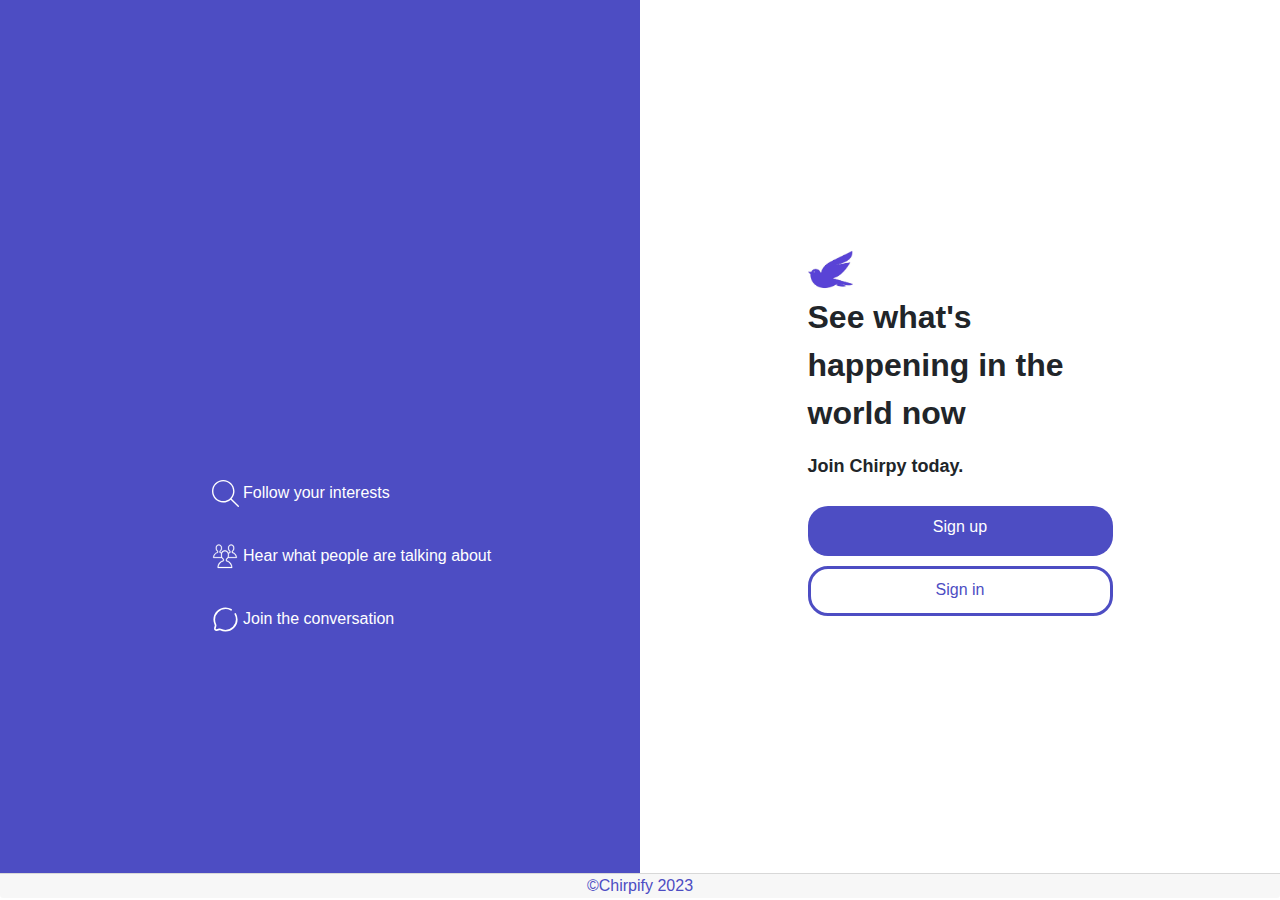
==== project/index.html @ 74daf7e6 "breaking commit 🚨" ====
<!DOCTYPE html>
<html lang="en">
<head>
    <meta charset="UTF-8">
    <!-- CDN links voor bootstrap -->
    <link rel="stylesheet" href="https://cdn.jsdelivr.net/npm/bootstrap@4.4.1/dist/css/bootstrap.min.css" integrity="sha384-Vkoo8x4CGsO3+Hhxv8T/Q5PaXtkKtu6ug5TOeNV6gBiFeWPGFN9MuhOf23Q9Ifjh" crossorigin="anonymous">
    <script src="https://code.jquery.com/jquery-3.4.1.slim.min.js" integrity="sha384-J6qa4849blE2+poT4WnyKhv5vZF5SrPo0iEjwBvKU7imGFAV0wwj1yYfoRSJoZ+n" crossorigin="anonymous"></script>
    <script src="https://cdn.jsdelivr.net/npm/popper.js@1.16.0/dist/umd/popper.min.js" integrity="sha384-Q6E9RHvbIyZFJoft+2mJbHaEWldlvI9IOYy5n3zV9zzTtmI3UksdQRVvoxMfooAo" crossorigin="anonymous"></script>
    <script src="https://cdn.jsdelivr.net/npm/bootstrap@4.4.1/dist/js/bootstrap.min.js" integrity="sha384-wfSDF2E50Y2D1uUdj0O3uMBJnjuUD4Ih7YwaYd1iqfktj0Uod8GCExl3Og8ifwB6" crossorigin="anonymous"></script>
    <meta name="viewport" content="width=device-width, initial-scale=1.0">
    <link rel="stylesheet" href="./dependencies/styles/index_style.css">
    <title>Login Page</title>
</head>
<body>
    <section class="main-login-section" id="login">
        <div class="login-sect-1 col-12 col-lg-6 d-none d-lg-block justify-content-center align-content-center">
            <ul>
                <li class="sect-1-labels">
                 <img src="./assets/icons/search.svg" alt="explore" class="img-wrapper-small"> 
                 Follow your interests
                </li>
                <li class="sect-1-labels">
                    <img src="./assets/icons/people.svg" alt="explore" class="img-wrapper-small"> 
                    Hear what people are talking about
                </li>
                <li class="sect-1-labels">
                    <img src="./assets/icons/chat.svg" alt="explore" class="img-wrapper-small"> 
                    Join the conversation
                </li>
            </ul>
        </div>
        <div class="login-sect-2 col-12 col-lg-6">
            <div class="other-login-elements-wrapper">
                <img src="./assets/logo.png" class="img-wrapper">
                <p class="head-1">
                    See what's happening in the world now
                </p>
                <p class="head-2">
                    Join Chirpy today.
                </p>
                <div>
                   <a href="./registratie.html">
                    <div class="register-butt">Sign up</div>
                </a>
                   <a href="./inloggen.html">
                     <div class="sign-in-butt">Sign in</div>
                   </a>
                </div>
            </div>
        </div>
    </section>
    <footer class="footer card-footer">   
            <div class="footer-chirpify"><a href="https://www.techniekcollegerotterdam.nl/">©Chirpify 2023</a></div>
    </footer>
</body>
</html>
---- project/dependencies/styles/index_style.css ----
.main-login-section {
    font-family: 'Segoe UI', Tahoma, Geneva, Verdana, sans-serif;
    width: 100%;
    height: 97dvh;
    display: flex;
    flex-direction: row;
}

a{
    text-decoration: solid;
    color: rgb(77, 77, 195);
}

.login-sect-1{
    width: 50%;
    background-color: rgb(77, 77, 195);
    color: white;
    padding-top: 20%;
    padding-left: 12%;
}


.sect-1-labels{
    list-style: none;
    padding: 2dvh;
}

.head-1{
    font-weight: bold;
    font-size: xx-large;
}

.head-2{
    font-weight: bold;
    font-size: large;
}

.login-sect-2{
    width: 50%;
    background-color:  white;
    display: flex;
    flex-direction: column;
    align-items: center;
    justify-content: center;
}

.text-input-wrappers-container{
    padding-top: 1%;
    display: flex;
    flex-direction: column;
    justify-content: center;
    /* background-color: orange; */
    position: absolute;
    top: 0;
    width: 100%;
    height: 10%;
}

@media (max-width: 480px) {
    .text-input-wrappers-container {
        visibility: hidden;
    }
}


.input-wrapper{
    margin-left: 5px;
    border-style: solid;
    width: 20%;
    height: 30px;
    border-radius: 5px;
    border-width: 1px;
    border-color: grey;
}


.header-sign-in-butt{
    border-style: none;
    margin-left: 5px;
    height: 50px;
    width: 15%;
    background-color: grey;
    color: white;
    border-radius: 50px;
}

.header-sign-in-butt:hover{
    border-color: transparent;
    background-color: rgb(77, 77, 195);
    color: white;
}


.other-login-elements-wrapper{
    display: flex;
    flex-direction: column;
    justify-content: center;
    width: 50%;
}

.img-wrapper{
    height: 5dvh;
    width: 5dvb;
}

.img-wrapper-small{
    height: 3dvh;
    width:  3dvb;
}

.register-butt{
    display: flex;
    flex-direction: row;
    padding-top: 3%;
    align-content: center;
    justify-content: center;
    margin-bottom: 10px;
    margin-top: 10px;
    border-style: none;
    height: 50px;
    width: 100%;
    background-color: rgb(77, 77, 195);
    border-radius: 20px;
    color: white;
}

.sign-in-butt{
    display: flex;
    flex-direction: row;
    align-content: center;
    padding-top: 3%;
    justify-content: center;
    margin-bottom: 10px;
    margin-top: 10px;
    border-style: solid;
    height: 50px;
    width: 100%;
    background-color: transparent;
    border-width: px;
    border-color:  rgb(77, 77, 195);
    border-radius: 20px;
}

.footer{
    display: flex;
    flex-direction: row;
   justify-content: center;
   align-items: center;
   height: 20px;
}

.fotter-chirpify{
    /* right: 100%; */
    margin: 5px;
}
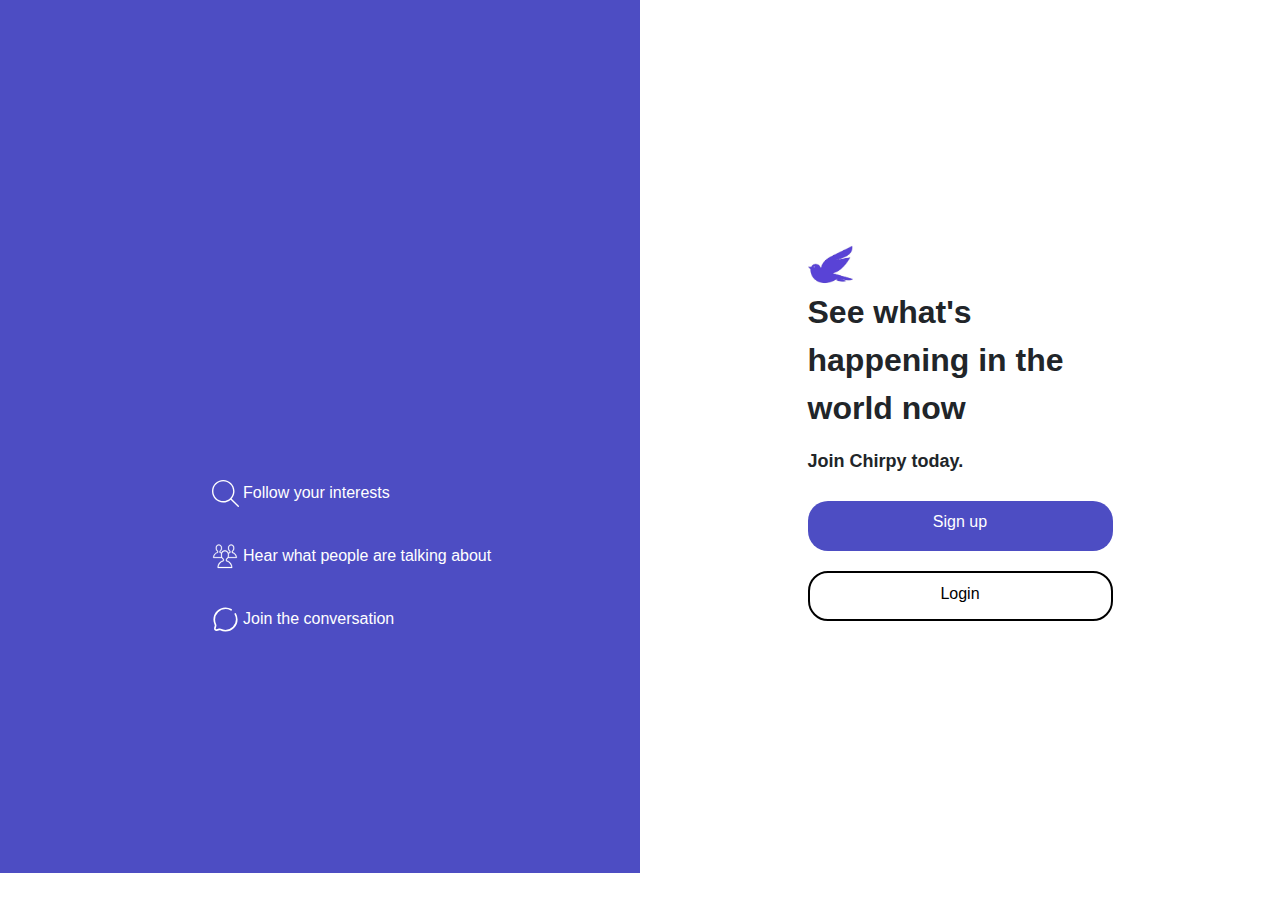
==== commit d7fa9cef: "breaking (major🚨) migrate to adapt to assets folder changes" ====
--- a/project/index.html
+++ b/project/index.html
@@ -9,9 +9,10 @@
     <script src="https://cdn.jsdelivr.net/npm/bootstrap@4.4.1/dist/js/bootstrap.min.js" integrity="sha384-wfSDF2E50Y2D1uUdj0O3uMBJnjuUD4Ih7YwaYd1iqfktj0Uod8GCExl3Og8ifwB6" crossorigin="anonymous"></script>
     <meta name="viewport" content="width=device-width, initial-scale=1.0">
     <link rel="stylesheet" href="./dependencies/styles/index_style.css">
-    <title>Login Page</title>
+    <title>©Chirpify|Signin</title>
 </head>
 <body>
+    <script src="./dependencies/scripts/index_script.js"></script>
     <section class="main-login-section" id="login">
         <div class="login-sect-1 col-12 col-lg-6 d-none d-lg-block justify-content-center align-content-center">
             <ul>
@@ -29,28 +30,29 @@
                 </li>
             </ul>
         </div>
-        <div class="login-sect-2 col-12 col-lg-6">
+        <div id="side-bar-frame-1" class="login-sect-2 col-12 col-lg-6">
             <div class="other-login-elements-wrapper">
-                <img src="./assets/logo.png" class="img-wrapper">
+                <img src="./assets/imgs/logo.png" class="img-wrapper">
                 <p class="head-1">
                     See what's happening in the world now
                 </p>
                 <p class="head-2">
                     Join Chirpy today.
                 </p>
-                <div>
-                   <a href="./registratie.html">
-                    <div class="register-butt">Sign up</div>
-                </a>
-                   <a href="./inloggen.html">
-                     <div class="sign-in-butt">Sign in</div>
-                   </a>
+                    <button class="register-butt" onclick="showPage('./dependencies/components/sidebars/login_side_bar.html')">Sign up</button>
+                    <button class="sign-in-butt" onclick="showPage('./dependencies/components/sidebars/login_side_bar.html')">Login</button>
                 </div>
             </div>
         </div>
+        <!-- login/signup sectie -->
+        <iframe src="./dependencies/components/sidebars/login_side_bar.html" frameborder="0" id="side-bar-frame" class="login-sect-2 col-12 col-lg-6"/>
     </section>
-    <footer class="footer card-footer">   
-            <div class="footer-chirpify"><a href="https://www.techniekcollegerotterdam.nl/">©Chirpify 2023</a></div>
-    </footer>
 </body>
+<footer class="footer card-footer">   
+    <div class="footer-chirpify"><a href="https://www.techniekcollegerotterdam.nl/">©Chirpify 2023</a></div>
+</footer>
 </html>
+
+
+
+
--- a/project/dependencies/styles/index_style.css
+++ b/project/dependencies/styles/index_style.css
@@ -45,23 +45,6 @@
     justify-content: center;
 }
 
-.text-input-wrappers-container{
-    padding-top: 1%;
-    display: flex;
-    flex-direction: column;
-    justify-content: center;
-    /* background-color: orange; */
-    position: absolute;
-    top: 0;
-    width: 100%;
-    height: 10%;
-}
-
-@media (max-width: 480px) {
-    .text-input-wrappers-container {
-        visibility: hidden;
-    }
-}
 
 
 .input-wrapper{
@@ -73,24 +56,6 @@
     border-width: 1px;
     border-color: grey;
 }
-
-
-.header-sign-in-butt{
-    border-style: none;
-    margin-left: 5px;
-    height: 50px;
-    width: 15%;
-    background-color: grey;
-    color: white;
-    border-radius: 50px;
-}
-
-.header-sign-in-butt:hover{
-    border-color: transparent;
-    background-color: rgb(77, 77, 195);
-    color: white;
-}
-
 
 .other-login-elements-wrapper{
     display: flex;
@@ -128,8 +93,8 @@
 .sign-in-butt{
     display: flex;
     flex-direction: row;
+    padding-top: 3%;
     align-content: center;
-    padding-top: 3%;
     justify-content: center;
     margin-bottom: 10px;
     margin-top: 10px;
@@ -138,11 +103,11 @@
     width: 100%;
     background-color: transparent;
     border-width: px;
-    border-color:  rgb(77, 77, 195);
     border-radius: 20px;
 }
 
 .footer{
+    background-color: black;
     display: flex;
     flex-direction: row;
    justify-content: center;
@@ -153,4 +118,53 @@
 .fotter-chirpify{
     /* right: 100%; */
     margin: 5px;
+}
+
+#side-bar-frame{
+    background-color: rgb(33, 33, 56);
+     display: flex;
+    flex-direction: column;
+    justify-content: center;
+    align-items: center;
+    display: none;
+}
+
+#side-bar-frame-1{
+    display: flex;
+}
+
+/* login-sect-2-login-wrapper items*/
+.login-sect-3{
+    display: flex;
+    flex-direction: column;
+    align-items: center;
+    justify-content: center;
+}
+
+.input-field{
+    margin: 10px;
+    height: 5dvh;
+    padding-left: 10px;
+    background-color: transparent;
+    border-radius: 20px;
+    border-style: solid;
+    border-width: 1px;
+    width: 35dvb;
+};
+
+.header-sign-in-butt{
+    margin: 10px;
+    font-size: 15px;
+    border-style: none;
+    margin-left: 5px;
+    height: 50px;
+    width: 20dvb;
+    background-color: rgb(77, 77, 195);
+    color: white;
+    border-radius: 50px;
+}
+
+.header-sign-in-butt:hover{
+    border-color: transparent;
+    background-color: grey,
 }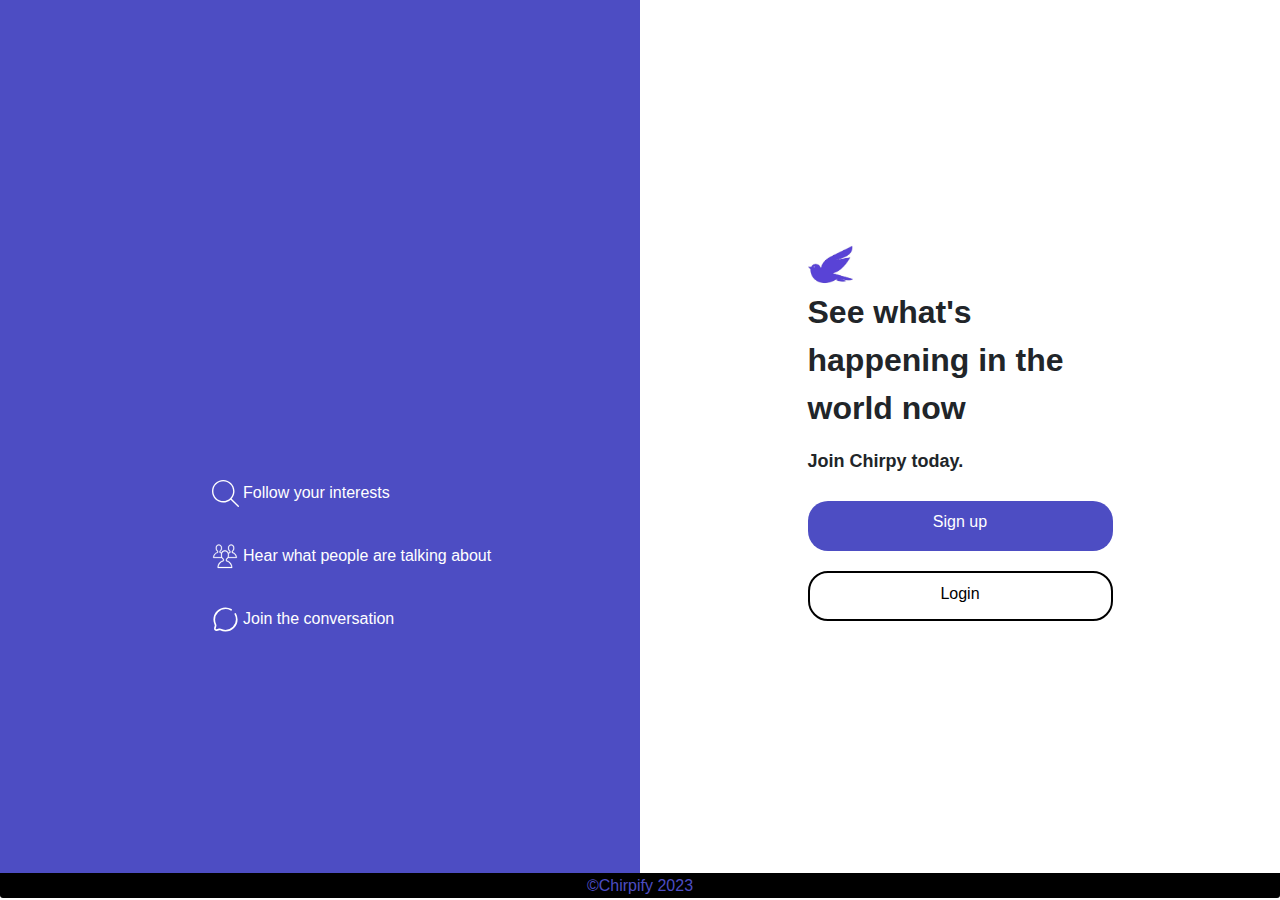
==== commit b6348d92: "Refactor redirections in index.html" ====
--- a/project/index.html
+++ b/project/index.html
@@ -39,13 +39,12 @@
                 <p class="head-2">
                     Join Chirpy today.
                 </p>
-                    <button class="register-butt" onclick="showPage('./dependencies/components/sidebars/login_side_bar.html')">Sign up</button>
-                    <button class="sign-in-butt" onclick="showPage('./dependencies/components/sidebars/login_side_bar.html')">Login</button>
+                    <button class="register-butt" onclick="showPage('./dependencies/components/sidebars/registratie_side_bar.html')">Sign up</button>
+                    <button class="sign-in-butt" onclick="showPage('./pages/login-page.php')">Login</button>
                 </div>
             </div>
-        </div>
         <!-- login/signup sectie -->
-        <iframe src="./dependencies/components/sidebars/login_side_bar.html" frameborder="0" id="side-bar-frame" class="login-sect-2 col-12 col-lg-6"/>
+        <iframe src="./pages/login-page.php" frameborder="0" id="side-bar-frame" class="login-sect-2 col-12 col-lg-6"></iframe>
     </section>
 </body>
 <footer class="footer card-footer">   
--- a/project/dependencies/styles/index_style.css
+++ b/project/dependencies/styles/index_style.css
@@ -150,7 +150,7 @@
     border-style: solid;
     border-width: 1px;
     width: 35dvb;
-};
+}
 
 .header-sign-in-butt{
     margin: 10px;
